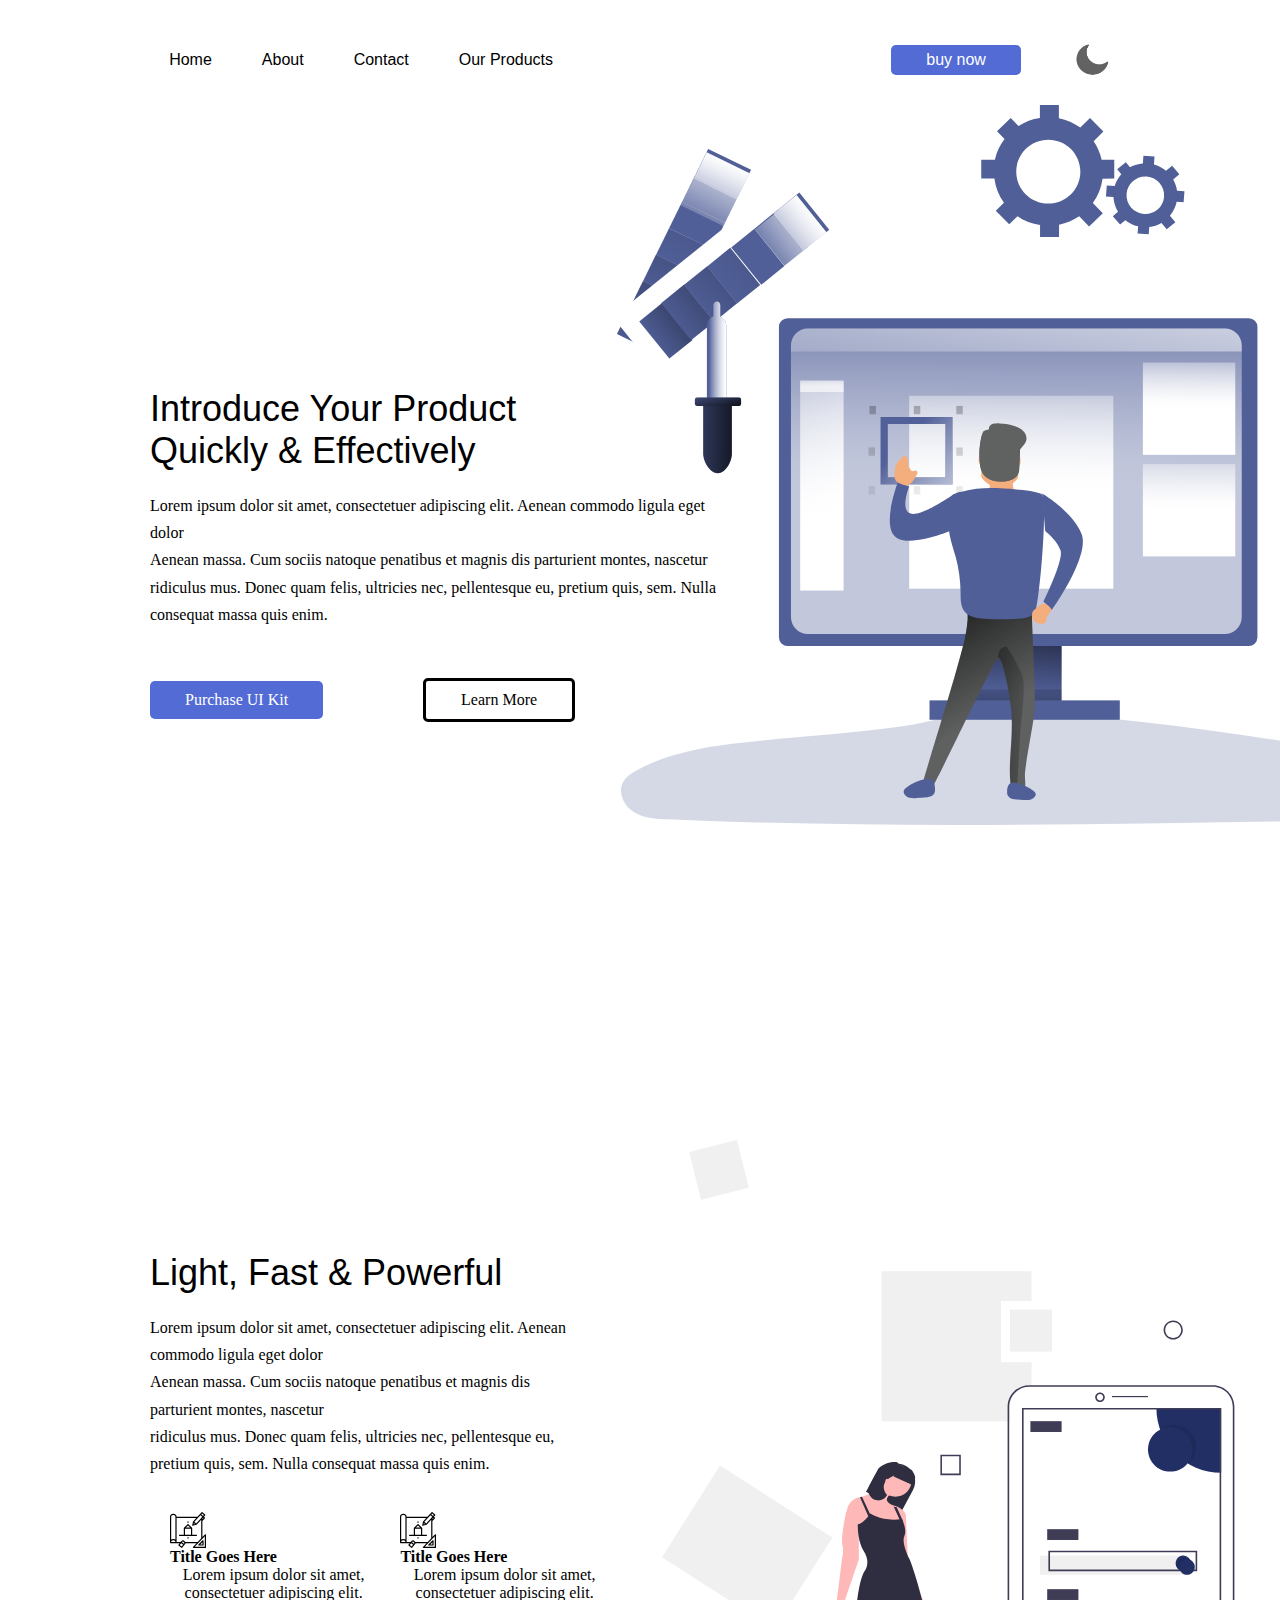
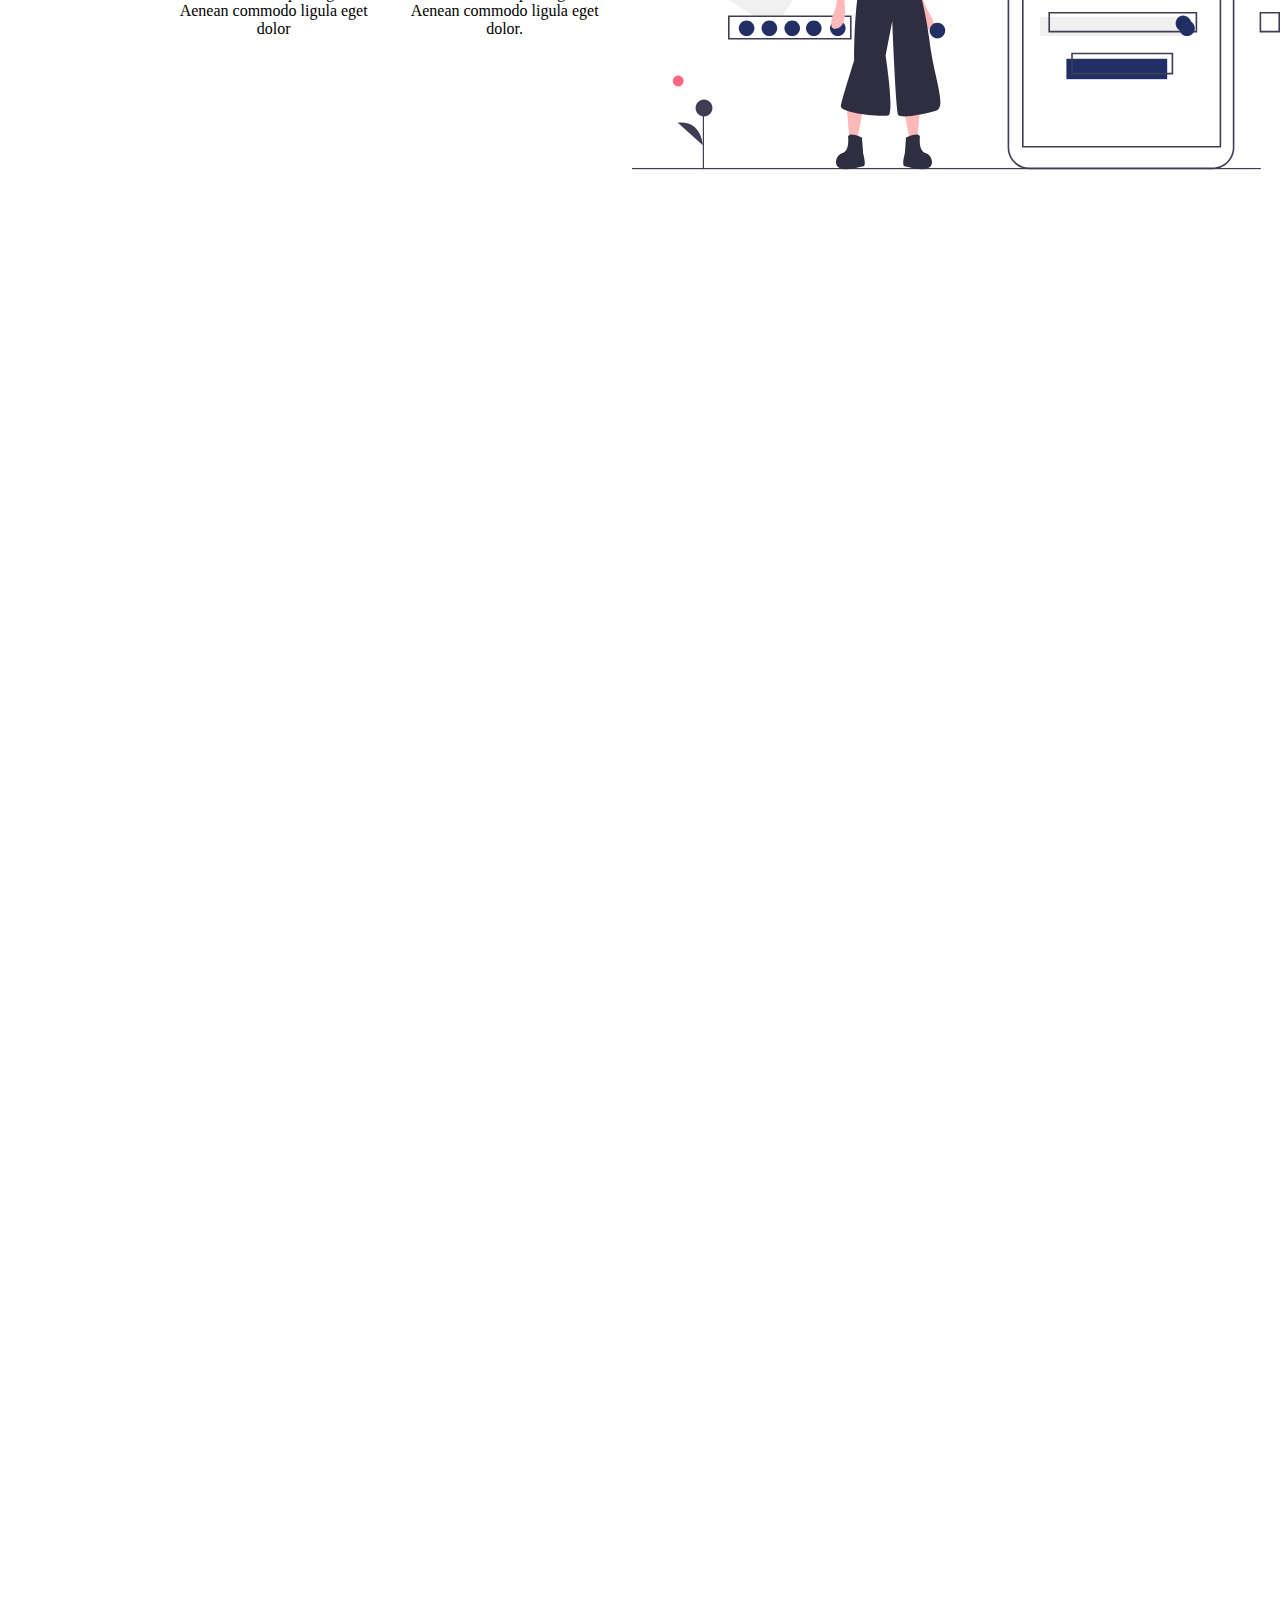
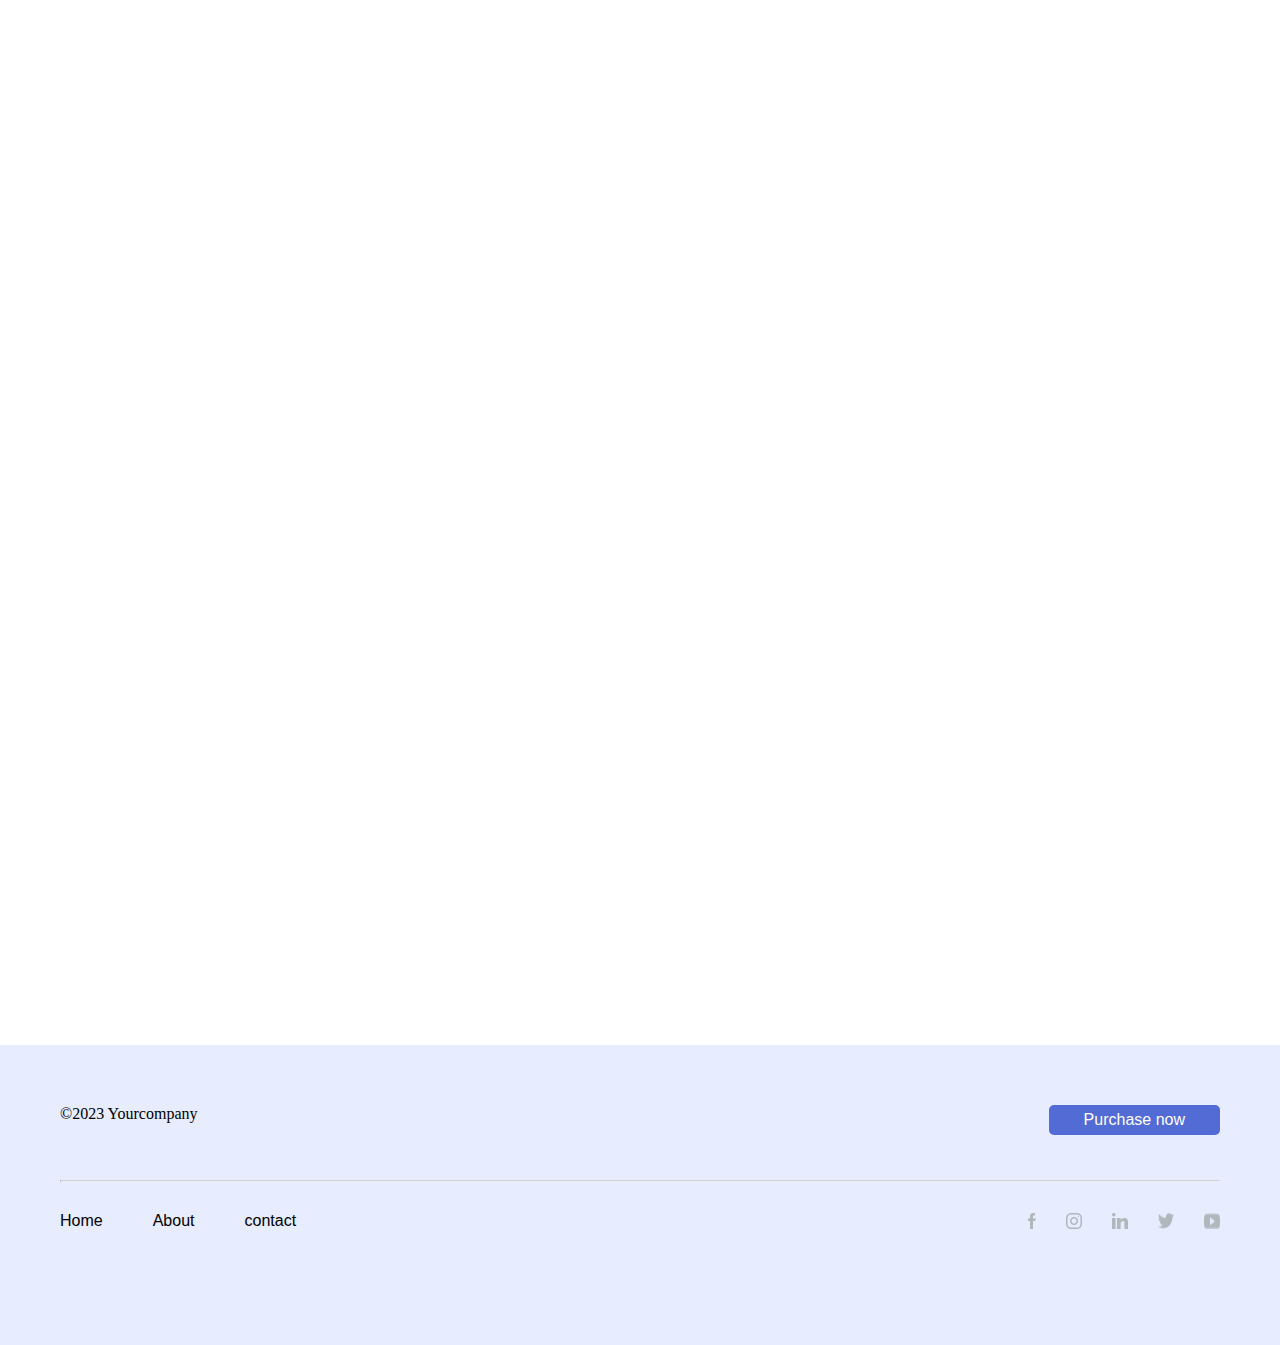
==== index.html @ 18a708e0 "first commit" ====
<head>
    <meta charset="UTF-8">
    <meta name="viewport" content="width=device-width, initial-scale=1.0">
    <link rel="stylesheet" href="style.css">
    <link href="https://unpkg.com/aos@2.3.1/dist/aos.css" rel="stylesheet">
    <title>Document</title>
</head>
<body>
    <header>
        <nav>
            <ul>
                <li> <a href="index.html">Home</a></li>
                <li><a href="pages/about.html">About</a></li>
                <li><a href="pages/contact.html">Contact</a></li>
                <li><a href="pages/products.html">Our Products</a></li>
            </ul>
        </nav>

        <div class="header_right">
            <button>
                buy now
            </button>
            <img src="assets/Icon/moon.png" class="moon" id="moon" alt="">
        </div>

    </header>
    <section class="main_page">
        <img src="assets/main_homev2.svg" class="main_image" id="main_image" alt="">
        <div class="content_side">
            <div class="content_top">
                <h1 class="main_title">Introduce Your Product <br> Quickly & Effectively</h1>
                <p class="p_about">Lorem ipsum dolor sit amet, consectetuer adipiscing elit. Aenean commodo ligula eget dolor <br> Aenean massa. Cum sociis natoque penatibus et magnis dis parturient montes, nascetur <br> ridiculus 
                    mus. Donec quam felis, ultricies nec, pellentesque eu, pretium quis, sem. Nulla consequat massa quis enim.</p>
            </div>
            <div class="btns">
                <div class="btn1">Purchase UI Kit</div>
                <div class="btn2">Learn More  </div>
            </div>
        </div>

    </section>
    <section class="main_page2">
        <div class="content_side">
            <div class="content_top">
                <h1 class="main_title">Light, Fast & Powerful</h1>
                <p class="p_about">Lorem ipsum dolor sit amet, consectetuer adipiscing elit. Aenean commodo ligula eget dolor <br> Aenean massa. Cum sociis natoque penatibus et magnis dis parturient montes, nascetur <br> ridiculus 
                    mus. Donec quam felis, ultricies nec, pellentesque eu, pretium quis, sem. Nulla consequat massa quis enim.</p>
                    <div class="boxes3">
                        <div class="box3">
                            
                                <img class="icon"  src="assets/Icon.svg" alt="">
                                <h4>Title Goes Here</h4>
                            
                            <p>Lorem ipsum dolor sit amet, consectetuer adipiscing elit. Aenean commodo ligula eget dolor</p>
                        </div>
                        <div class="box3">
                           
                                <img class="icon"  src="assets/Icon.svg" alt="">
                                <h4>Title Goes Here</h4>                            
                                <p>Lorem ipsum dolor sit amet, consectetuer adipiscing elit. Aenean commodo ligula eget dolor. </p>
                        </div>
                    </div>
            </div>
            
            
        </div>
        <img src="assets/main2.svg" class="main2img" alt="">

    </section>
    <section class="second_page white-background">
        <div class="second_right" data-aos="fade-right">
            <img src="../assets/about1.svg" alt="">
        </div>
        <div class="second_left" data-aos="fade-left">
            <h1 class="main_title">Light, Fast & Powerful</h1>
        <p class="p_about">Lorem ipsum dolor sit amet, consectetuer adipiscing elit. Aenean commodo ligula eget dolor. Aenean massa. Cum sociis natoque penatibus et magnis dis parturient montes, nascetur ridiculus 
        mus. Donec quam felis, ultricies nec, pellentesque eu, pretium quis, sem. Nulla consequat massa quis enim.</p>
            
        </div>
            
        </section>
        <section class="second_page white-background">
            <div class="second_right"  data-aos="fade-right">
                <img src="../assets/about3.svg" alt="">
            </div>
            <div class="second_left"  data-aos="fade-left">
                <h1 class="main_title">Light, Fast & Powerful</h1>
            <p class="p_about">Lorem ipsum dolor sit amet, consectetuer adipiscing elit. Aenean commodo ligula eget dolor. Aenean massa. Cum sociis natoque penatibus et magnis dis parturient montes, nascetur ridiculus 
            mus. Donec quam felis, ultricies nec, pellentesque eu, pretium quis, sem. Nulla consequat massa quis enim.</p>
                
            </div>
                
            </section>
            <section class="rectangle_page" data-aos="fade-up"  data-aos-duration="3000">
                <h1>A Price To Suit Everyone</h1>
                <p>Lorem ipsum dolor sit amet, consectetuer adipiscing elit. Aenean commodo ligula <br> eget dolor. Aenean massa. Cum sociis natoque penatibus et magnis dis parturient <br> montes, nascetur ridiculus </p>
                <h1> $40</h1>
                <p>UI Design Kit</p>
                <p>See, One price. Simple.</p>
                <button>Purchase Now</button>

            </section>
    <footer>
        <div class="footer_top">
            <p>©2023 Yourcompany</p>
        <button>Purchase now</button>
        </div>
        <div>
            <hr class="solid">
        </div>
        <div class="footer_bottom">
            <div class="footer_nav">
                <nav>
                    <ul>
                        <li>Home</li>
                        <li>About</li>
                        <li>contact</li>
                    </ul>
                </nav>
                
            </div>
            <div class="social_media">
                <img src="assets/Icon/facebook.png" alt="">
                <img src="assets/Icon/instagram.png" alt="">
                <img src="assets/Icon/linkedin.png" alt="">
                <img src="assets/Icon/twitter.png" alt="">
                <img src="assets/Icon/youtube.png" alt="">
            </div>
        </div>
    </footer>
    
</body>     
<script>
    function loadHTML(id, file) {
        fetch(file)
            .then(response => response.text())
            .then(data => document.getElementById(id).innerHTML = data)
            .catch(error => console.error('Error loading file:', error));
    }


    loadHTML('about', 'pages/about.html');

    
     
</script>
<script src="https://unpkg.com/aos@2.3.1/dist/aos.js"></script>
<script>
    AOS.init();
  </script>

  <script>
   const icon = document.getElementById("moon");
const icons = document.querySelectorAll(".icon");

icon.onclick = function() {
    document.body.classList.toggle("dark_theme");
    
    if (document.body.classList.contains("dark_theme")) {
        icon.src = "assets/Icon/sun.png"; 
        icons.forEach((icon) => {
            icon.src = "assets/Icon_light.svg"; 
        });
    } else {
        icon.src = "assets/Icon/moon.png"; 
        icons.forEach((icon) => {
            icon.src = "assets/Icon.svg"; 
        });
    }
};
  </script>
</html>
---- style.css ----
:root{
  --primarycolor : white;
  --secondarycolor : black ;
  --optionalcolor : #526BD5;
  --thirthcolor : #F7F7F7;
  --footercolor : #E7ECFF ;
  --hovercolor : #FF8C00 ;
  --spancolor : #505F98 ;
  --transparent : transparent;
}


.dark_theme{
  --primarycolor : black;
  --secondarycolor :white ;
  --footercolor : #1A1A1B;
  --thirthcolor : #353437
}

h1,h1,h3,h4,h5,h6,p{
  color: var(--secondarycolor);
}

*{
    margin: 0;
    padding: 0;
}
body{
  background-color: var(--primarycolor);
}
html{
    scroll-behavior: smooth;
    overflow-x: hidden;

}

header {
    padding-top: 15px;
    position: relative;
    display: flex;
    z-index: 1;
    justify-content: space-around;
    align-items: center;
    height: 10%;
    background-color: var(--primarycolor);

}

nav ul {
    list-style-type: none;
    display: flex;
    gap: 50px; 
   
}

nav li {
    font-size: 18px;
    font-family: 'Roboto', sans-serif;
    font-size: 16px;
    font-weight: 400;
    text-decoration: none;
    
    
}
a{
    text-decoration: none;
    color: var(--secondarycolor);
}

a:hover{
  color: #526BD5;
}

button {
    background-color: var(--optionalcolor);
    color: white;
    border: none;
    padding: 6px 35px;
    font-size: 16px;
    cursor: pointer;
    border-radius: 5px;
}

.moon{
  width: 40px;
  height: 40px;
  cursor: pointer;
  z-index: 10;
  
}

.header_right{
  display: flex;
  align-items: center;
  gap: 50px;
}



.about{
    display: flex;
    justify-content: space-around;
    align-items: center;
    height: 100vh;
    padding: 0 80px;
}
.second_page{
    display: flex;
    justify-content: space-around;
    align-items: center;
    height: 80vh;
    padding: 0 80px;
    background-color: var(--thirthcolor);
}
.tirth_page{
    height: 100vh;
    display: flex;
    justify-content: space-between;
    align-items: center;
}

.right_section{
    width: 50%;
    display: flex;
    justify-content: center; 
    align-items: center;
}

.main_pic {
    width:  70%;
    height: auto ;
    object-fit: cover;
}
.left_section{
    width: 50%;
    display: flex;
    flex-direction: column;
    justify-content: space-evenly;
    align-items: flex-start;
    margin: 100px;
      
}
.main_title{
    margin-bottom: 20px;
    font-family: 'AG Medium 36', sans-serif;
    font-weight: normal;
    font-size: 36px; 
}
p{
    font-size: 16px;
    text-align: start;
    max-width: 90%;
}

.p_about{
    line-height: 1.7;
    font-size: 16px;
    text-align: start;
    max-width: 90%;
}
 .row{
  display: flex;
  justify-content: flex-start;
  align-items: center;
  gap: 10px;

 }

 .box{
    margin-top: 20px;
 }

 .boxes{
    display: grid;
    grid-template-columns: repeat(2,1fr);
    grid-template-rows: repeat(2,1fr);
    gap: 15px;

 }

 .second_left{
    max-width: 40%;
 }
 .second_right{
    max-width: 60%;
 }
 

.title_about{
    margin-bottom: 30px;
 }

 .image_section{
    width: 35%;
    height: 100%;
 }

 .about2_image{
    height: 100%;
    width: 100%;
 }

 .content_section{
    width: 65%;
    height: 100%;
    display: flex;
    align-items: flex-start;
    margin: 70px;
    justify-content: center;
    flex-direction: column;
   
 }
 
 .boxes2{
    padding-top: 35px;
    padding-left: 20px;
    padding-bottom: 20px;
    display: flex;
    justify-items: flex-start;
    flex-wrap: wrap;
 }
 .about2_title{
    margin-bottom: 20px;
    font-family: 'AG Medium 36', sans-serif;
    font-weight: normal;
    font-size: 34px;
 }


 footer{
    height:20vh;
    background-color: var(--footercolor);
    display: flex;
    flex-direction: column;
    padding: 60px;
    
 }

 .footer_top{
    display: flex;
    justify-content: space-between;
    align-items: flex-start;
 }


 hr.solid {
    margin-top: 45px;
    border-top: 1px solid  #CDD1D4;
  }

  .footer_bottom{
    margin-top: 30px;
    display: flex;
    justify-content: space-between;
    align-items: center;
  }

  .social_media{
    display: flex;
    gap: 30px;
  }

.main_page{
  background-color: var(--primarycolor);
    height: 100vh;
    width: 100%;
    display: flex;
    justify-content: space-between;
    overflow: hidden;
}

.main_image{
    z-index: 0;
    height: 80vh;
    width: 100%;
    position: absolute;
    left: 0;
   
    margin-left: 250px;
       
}

.content_side{
    z-index: 3;
    max-width: 50%;
    display: flex;
    flex-direction: column;
    justify-content: center;
    align-items: flex-start;
    gap: 50px;
    padding-left: 150px;
}

.btn2{
margin-left: 100px;
padding: 10px 35px;
border: solide var(--secondarycolor) 2px;
border: solid; 
border-radius: 5px; 
cursor: pointer; 
text-align: center; 
transition: background-color 0.3s, transform 0.1s; 
}

.btn1{
    padding: 10px 35px;
    border-radius: 5px;
    color: white;
    font-weight:normal;
    cursor: pointer; 
    text-align: center; 
    background-color: var(--optionalcolor);
}

.btns{
    display: flex;
    align-items: center;
}

.main_page2{
  background-color: var(--primarycolor);
    height: 100vh;
    width: 100%;
    display: flex;
    justify-content: space-between;
    align-items: center;
    overflow: hidden;
}


.main2img{
    height: 70vh;
    width: 100%;
}
 

.boxes3{
    padding-top: 35px;
    padding-left: 20px;
    padding-bottom: 20px;
    display: flex;
    justify-items: flex-start;
    align-items: flex-start;
 }

 .rectangle_page {
    background-color: var(--primarycolor);
    height: 100vh;
    width: 100%;
    background-image: url(assets/bg-curve.png);
    display: flex;
    flex-direction: column;
    justify-content: center;
    align-items: center;
    gap: 40px;
    overflow: hidden;
}

.rectangle_page , p{
    text-align: center;
    
}

.rectangle_page , h1{
    font-family: 'AG Medium 36', sans-serif;
    font-weight: normal;
    font-size: 36px;
    
}

.white-background {
    background-color: var(--primarycolor) !important; 
}

.contact_us{
    height: 100%;
    width: 100%;
    display: flex;
    justify-content: space-between;
    background-color: var(--primarycolor);
    
}
.contact_left{
    flex: 1.4;
    display: flex;
    flex-direction: column;
    justify-content: center;
}
.contact_right{
    flex: 0.6;
   
    
}

.contact_right img{
    height: 100vh;
    width: auto;

    
}
.contact-container {
    display: flex;
    flex-direction: column;
    gap: 10px;
  }
  
  .form-group {
    display: flex;
    flex-direction: column;
    align-items: center;
    margin-bottom: 15px;
  }
  
  .form-group-inline {
    display: flex;
    justify-content: space-between;
    gap: 20px;
  }
  
  .form-group-inline .form-group {
    flex: 1;
  }
  
  .form-input,
  .form-textarea {
    width: 70%;
    padding: 15px;
    background-color: var(--primarycolor);
    border: 1px solid #ccc;
    border-radius: 20px;
    font-size: 16px;
  }
  .contact_title {
  font-size: 3em;
  color: white;
  margin: 7%;
  text-align: center;
  }
  .form-submit {
    width: 25%;
    padding: 10px;
    background-color: var(--optionalcolor);
    color: white;
    border: none;
    border-radius: 20px;
    font-size: 22px;
    cursor: pointer;
    margin: 0 auto;
    padding: 16px 28px;
    text-transform: capitalize;
    display: inline-block;
    font-size: 0.9rem;
    -webkit-transition: 200ms;
    transition: 200ms;
    font-weight: 600;
  }
  input::placeholder {
    color: #888;      
    font-size: 14px;    
    opacity: 1;        
  }
  
  .form-submit:hover {
    background-color: var(--hovercolor);
  }
  
  .form-group-inline {
    display: flex;
    justify-content: space-around;
  }
  
  .form-group-inline .form-group {
    width: 48%;
  }
 .contact_us_header{
    display: flex;
    flex-direction: column;
    justify-content: center;
    align-items: start;
    padding-left: 120px;
    margin-bottom: 40px;
    gap: 30px;
 }

 .contact_us_header h1{
    font-family: 'AG Medium 36', sans-serif;
    font-weight: bold;
    font-size: 50px;
 }
 .contact_us_header p{
    text-align: start;
 }
 .contact_us_header span{
    color: var(--spancolor);
 }

.products{
  margin-top: 30px;
  height: 100vh;
  display: flex;
  flex-direction: column;
  align-items: center;
  gap: 50px;
}
.parent{
  display: grid;
  grid-template-columns: repeat(6 , 1fr);
  grid-template-rows: repeat(6 , 1fr);
  height: 80%;
  width: 80%;
  gap: 15px;

}


.grid1{
background-color: var(--thirthcolor);
grid-column: 1/3;
grid-row: 1/5;
border-radius: 20px;
}

.grid2{
  background-color: var(--thirthcolor);
  grid-column: 3/5;
  grid-row: 1/4;
  border-radius: 20px;
  display: flex;
  flex-direction: column;
  align-items: center;
  justify-content: flex-start;
  gap: 25px;
}
.grid3{
  background-color: var(--thirthcolor);
  grid-column: 5/7;
  grid-row: 1/4;
  border-radius: 20px;
  display: flex;
  flex-direction: column;
  align-items: center;
  justify-content: flex-start;
  gap: 25px;
}
.grid4{
  background-color: var(--thirthcolor);
  grid-column: 1/3;
  grid-row: 5/7;
  border-radius: 20px;
  display: flex;
  flex-direction: column;
  justify-content: center;
  align-items: center;
  gap: 25px;
  

}
.grid5{
  background-color: var(--thirthcolor);
  grid-column: 3/5;
  grid-row: 4/7;
  border-radius: 20px;
  display: flex;
  flex-direction: column;
  align-items: center;
  justify-content: flex-start;
  gap: 25px;
}
.grid6{
  background-color: var(--thirthcolor);
  grid-column: 5/7;
  grid-row: 4/7;
  border-radius: 20px;
  display: flex;
  flex-direction: column;
  align-items: center;
  justify-content: flex-start;
  gap: 25px;

}

.grid1 img
{
  width: 100%;
  height: 100%; 
  object-fit: cover;
}

.grid2 img,
.grid3 img,
.grid5 img,
.grid6 img {
  width: 60%;
  height: 60%;
  margin-top: 20px;

}
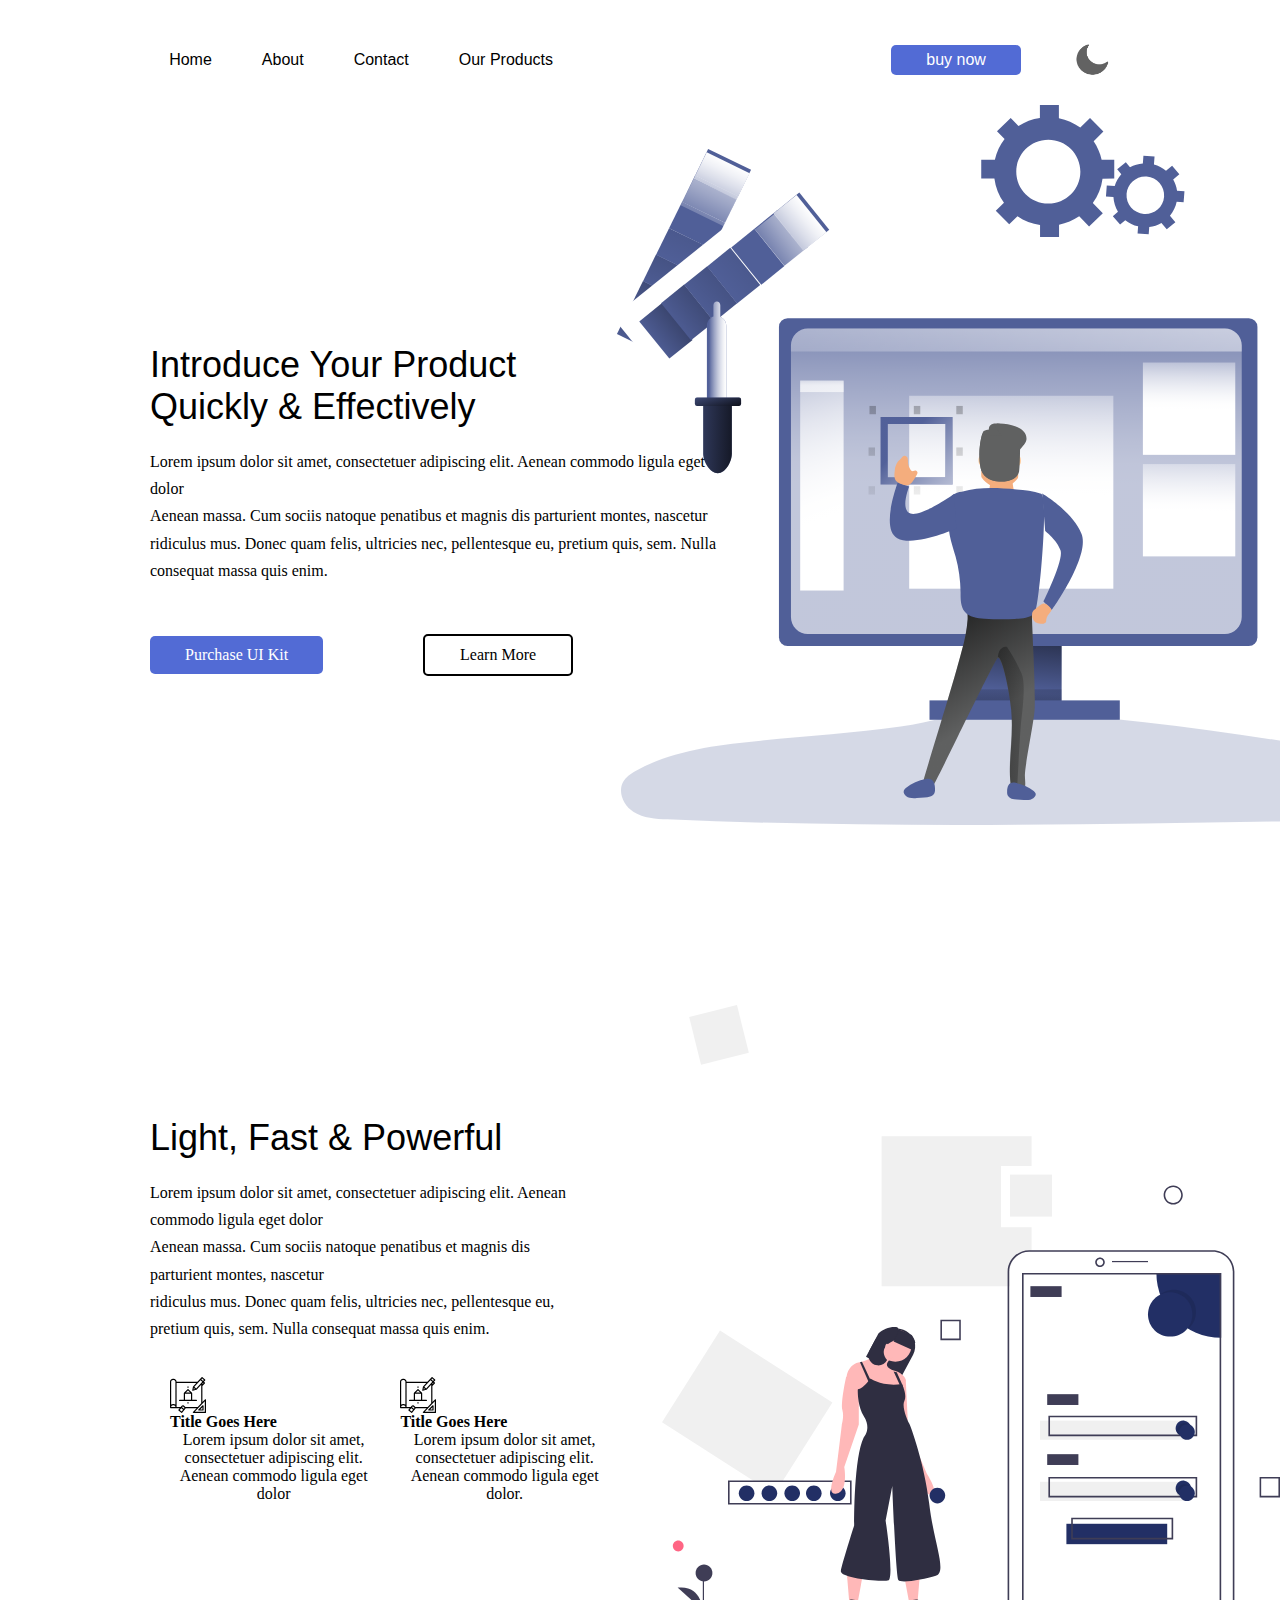
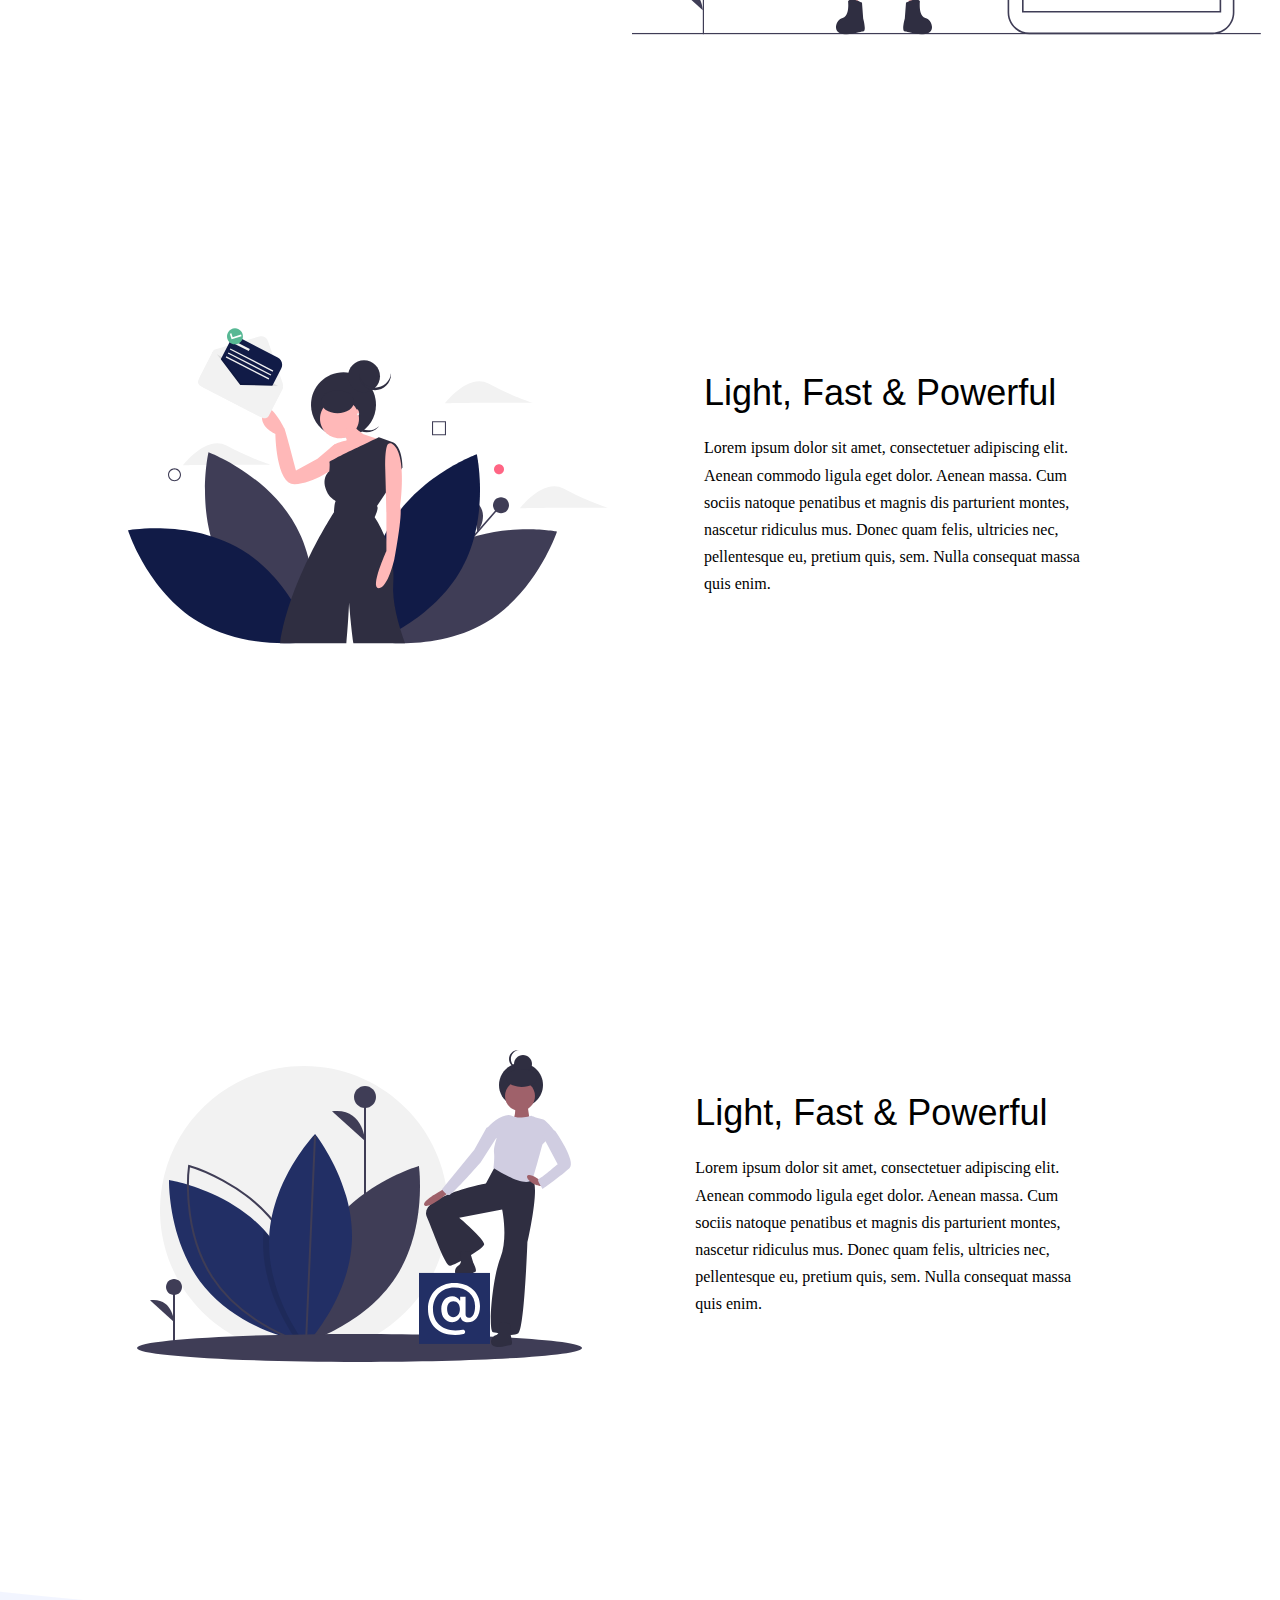
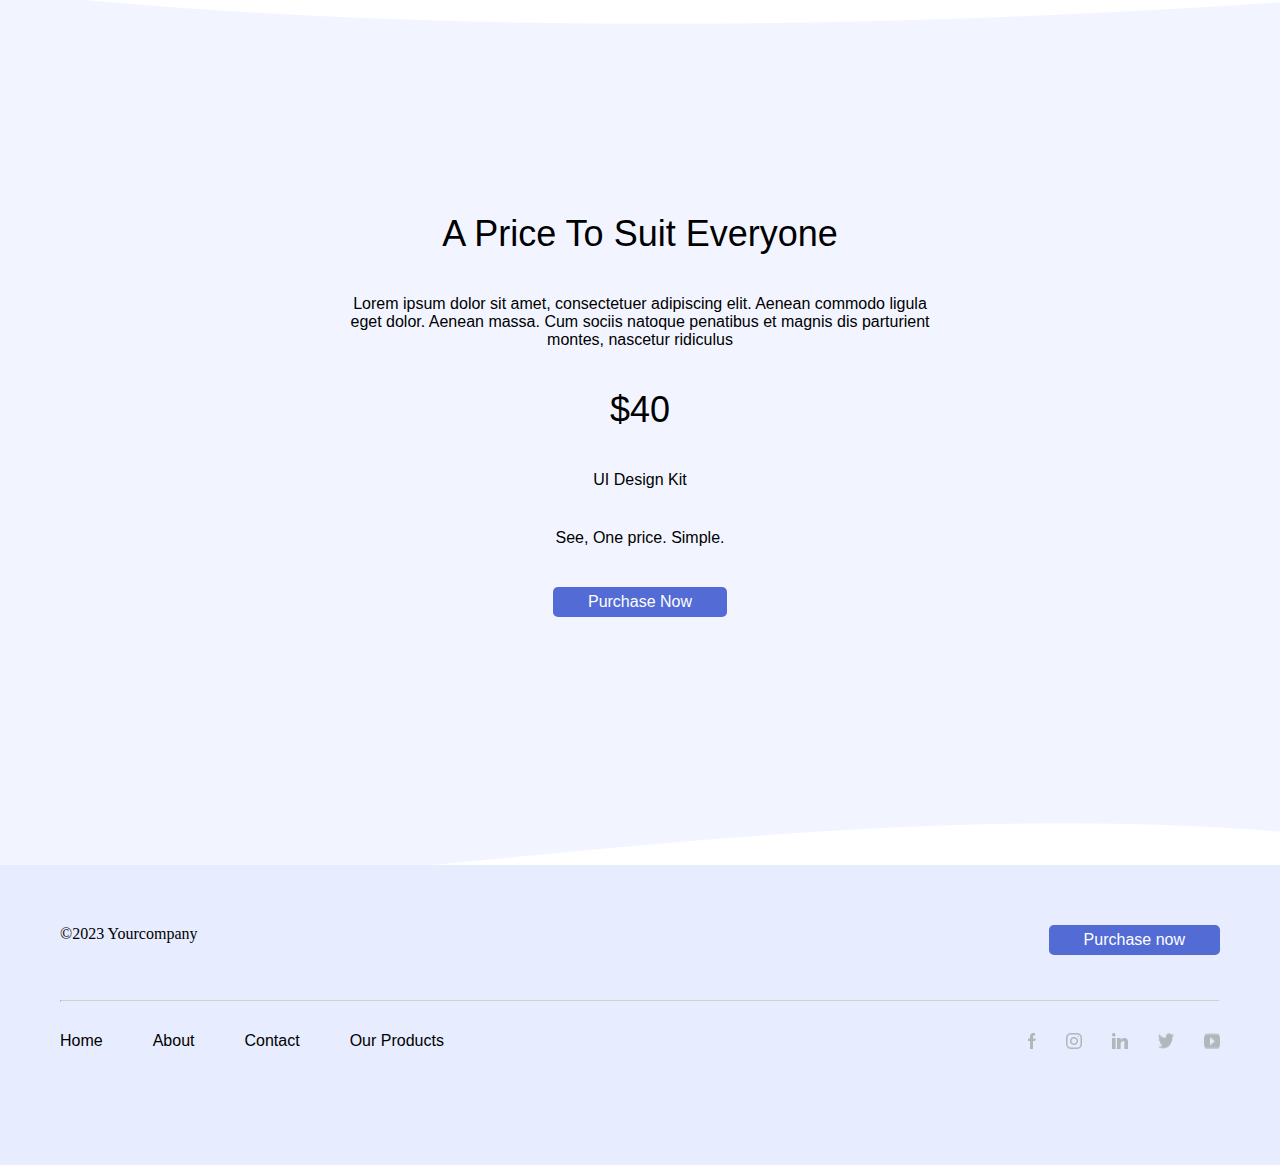
==== commit c7bf0c20: "second commit" ====
--- a/index.html
+++ b/index.html
@@ -8,19 +8,26 @@
 <body>
     <header>
         <nav>
-            <ul>
-                <li> <a href="index.html">Home</a></li>
-                <li><a href="pages/about.html">About</a></li>
-                <li><a href="pages/contact.html">Contact</a></li>
-                <li><a href="pages/products.html">Our Products</a></li>
+            <ul class="nav_menu">
+                <li class="nav_item"> <a href="index.html">Home</a></li>
+                <li class="nav_item"><a href="pages/about.html">About</a></li>
+                <li class="nav_item"><a href="pages/contact.html">Contact</a></li>
+                <li class="nav_item"><a href="pages/products.html">Our Products</a></li>
+
+                
             </ul>
         </nav>
-
+    
         <div class="header_right">
             <button>
                 buy now
             </button>
-            <img src="assets/Icon/moon.png" class="moon" id="moon" alt="">
+            <img src="../assets/Icon/moon.png" class="moon" id="moon" alt="">
+            <div class="hamburger">
+                <span class="bar"></span>
+                <span class="bar"></span>
+                <span class="bar"></span>
+            </div>
         </div>
 
     </header>
@@ -68,10 +75,10 @@
 
     </section>
     <section class="second_page white-background">
-        <div class="second_right" data-aos="fade-right">
+        <div class="second_right" >
             <img src="../assets/about1.svg" alt="">
         </div>
-        <div class="second_left" data-aos="fade-left">
+        <div class="second_left">
             <h1 class="main_title">Light, Fast & Powerful</h1>
         <p class="p_about">Lorem ipsum dolor sit amet, consectetuer adipiscing elit. Aenean commodo ligula eget dolor. Aenean massa. Cum sociis natoque penatibus et magnis dis parturient montes, nascetur ridiculus 
         mus. Donec quam felis, ultricies nec, pellentesque eu, pretium quis, sem. Nulla consequat massa quis enim.</p>
@@ -80,10 +87,10 @@
             
         </section>
         <section class="second_page white-background">
-            <div class="second_right"  data-aos="fade-right">
+            <div class="second_right" >
                 <img src="../assets/about3.svg" alt="">
             </div>
-            <div class="second_left"  data-aos="fade-left">
+            <div class="second_left" >
                 <h1 class="main_title">Light, Fast & Powerful</h1>
             <p class="p_about">Lorem ipsum dolor sit amet, consectetuer adipiscing elit. Aenean commodo ligula eget dolor. Aenean massa. Cum sociis natoque penatibus et magnis dis parturient montes, nascetur ridiculus 
             mus. Donec quam felis, ultricies nec, pellentesque eu, pretium quis, sem. Nulla consequat massa quis enim.</p>
@@ -91,7 +98,7 @@
             </div>
                 
             </section>
-            <section class="rectangle_page" data-aos="fade-up"  data-aos-duration="3000">
+            <section class="rectangle_page" >
                 <h1>A Price To Suit Everyone</h1>
                 <p>Lorem ipsum dolor sit amet, consectetuer adipiscing elit. Aenean commodo ligula <br> eget dolor. Aenean massa. Cum sociis natoque penatibus et magnis dis parturient <br> montes, nascetur ridiculus </p>
                 <h1> $40</h1>
@@ -112,9 +119,10 @@
             <div class="footer_nav">
                 <nav>
                     <ul>
-                        <li>Home</li>
-                        <li>About</li>
-                        <li>contact</li>
+                <li> <a href="index.html">Home</a></li>
+                <li><a href="pages/about.html">About</a></li>
+                <li><a href="pages/contact.html">Contact</a></li>
+                <li><a href="pages/products.html">Our Products</a></li>
                     </ul>
                 </nav>
                 
@@ -130,43 +138,5 @@
     </footer>
     
 </body>     
-<script>
-    function loadHTML(id, file) {
-        fetch(file)
-            .then(response => response.text())
-            .then(data => document.getElementById(id).innerHTML = data)
-            .catch(error => console.error('Error loading file:', error));
-    }
-
-
-    loadHTML('about', 'pages/about.html');
-
-    
-     
-</script>
-<script src="https://unpkg.com/aos@2.3.1/dist/aos.js"></script>
-<script>
-    AOS.init();
-  </script>
-
-  <script>
-   const icon = document.getElementById("moon");
-const icons = document.querySelectorAll(".icon");
-
-icon.onclick = function() {
-    document.body.classList.toggle("dark_theme");
-    
-    if (document.body.classList.contains("dark_theme")) {
-        icon.src = "assets/Icon/sun.png"; 
-        icons.forEach((icon) => {
-            icon.src = "assets/Icon_light.svg"; 
-        });
-    } else {
-        icon.src = "assets/Icon/moon.png"; 
-        icons.forEach((icon) => {
-            icon.src = "assets/Icon.svg"; 
-        });
-    }
-};
-  </script>
+<script src="../script.js"></script>
 </html>--- a/style.css
+++ b/style.css
@@ -46,6 +46,23 @@
 
 }
 
+.hamburger{
+  display: none;
+  cursor: pointer;
+}
+.bar{
+  display: block;
+  width: 25px;
+  height: 3px;
+  margin: 5px auto;
+  background-color: black;
+  -webkit-transition: all 0.3s ease-in-out ;
+  transition: all 0.3s ease-in-out ;
+}
+.bar_color{
+  background-color: white !important;
+}
+
 nav ul {
     list-style-type: none;
     display: flex;
@@ -98,10 +115,11 @@
 
 
 .about{
-    display: flex;
-    justify-content: space-around;
-    align-items: center;
-    height: 100vh;
+    display: grid;
+    grid-template-columns: repeat(2,1fr);
+    height: 90vh;
+    width: 80%;
+    margin-left: 100px;
     padding: 0 80px;
 }
 .second_page{
@@ -120,7 +138,8 @@
 }
 
 .right_section{
-    width: 50%;
+  grid-column: 2/3;
+
     display: flex;
     justify-content: center; 
     align-items: center;
@@ -132,12 +151,13 @@
     object-fit: cover;
 }
 .left_section{
-    width: 50%;
+    grid-column: 1/2;
     display: flex;
     flex-direction: column;
-    justify-content: space-evenly;
+    justify-content: center;
     align-items: flex-start;
-    margin: 100px;
+    gap: 30px;
+
       
 }
 .main_title{
@@ -236,6 +256,7 @@
     
  }
 
+
  .footer_top{
     display: flex;
     justify-content: space-between;
@@ -259,10 +280,11 @@
     display: flex;
     gap: 30px;
   }
+ 
 
 .main_page{
   background-color: var(--primarycolor);
-    height: 100vh;
+    height: 90vh;
     width: 100%;
     display: flex;
     justify-content: space-between;
@@ -294,8 +316,10 @@
 .btn2{
 margin-left: 100px;
 padding: 10px 35px;
-border: solide var(--secondarycolor) 2px;
+color: var(--secondarycolor);
 border: solid; 
+border-color: var(--secondarycolor);
+border-width: 2px;
 border-radius: 5px; 
 cursor: pointer; 
 text-align: center; 
@@ -319,7 +343,7 @@
 
 .main_page2{
   background-color: var(--primarycolor);
-    height: 100vh;
+    height: 90vh;
     width: 100%;
     display: flex;
     justify-content: space-between;
@@ -375,25 +399,30 @@
 .contact_us{
     height: 100%;
     width: 100%;
-    display: flex;
+    display: grid;
+    grid-template-columns: repeat(2,1fr);
+    grid-template-rows: repeat(2,1fr);
     justify-content: space-between;
     background-color: var(--primarycolor);
     
 }
 .contact_left{
-    flex: 1.4;
+    grid-column: 1/2;
     display: flex;
     flex-direction: column;
     justify-content: center;
 }
 .contact_right{
-    flex: 0.6;
+  grid-column: 2/3;
+  display: flex;
+  align-items: center;
+  justify-content: center;
    
     
 }
 
 .contact_right img{
-    height: 100vh;
+    height: 90vh;
     width: auto;
 
     
@@ -496,7 +525,6 @@
 
 .products{
   margin-top: 30px;
-  height: 100vh;
   display: flex;
   flex-direction: column;
   align-items: center;
@@ -504,79 +532,68 @@
 }
 .parent{
   display: grid;
+  height: 100vh;
   grid-template-columns: repeat(6 , 1fr);
   grid-template-rows: repeat(6 , 1fr);
   height: 80%;
   width: 80%;
   gap: 15px;
-
-}
-
-
-.grid1{
-background-color: var(--thirthcolor);
-grid-column: 1/3;
-grid-row: 1/5;
-border-radius: 20px;
-}
-
-.grid2{
+  padding-bottom: 50px;
+
+}
+
+
+.grid1, .grid2, .grid3, .grid4, .grid5, .grid6 {
   background-color: var(--thirthcolor);
-  grid-column: 3/5;
-  grid-row: 1/4;
   border-radius: 20px;
   display: flex;
   flex-direction: column;
   align-items: center;
+  gap: 25px;
+  transition: transform 0.2s ease; 
+}
+.grid1:hover, .grid2:hover, .grid3:hover, .grid4:hover, .grid5:hover, .grid6:hover {
+  transform: scale(1.01); 
+  background-color: #f4f3f3; 
+}
+
+.hover_dark:hover{
+  background-color: rgb(97, 96, 96) !important;
+}
+
+.grid1 {
+  grid-column: 1/3;
+  grid-row: 1/5;
+}
+
+.grid2 {
+  grid-column: 3/5;
+  grid-row: 1/4;
   justify-content: flex-start;
-  gap: 25px;
-}
-.grid3{
-  background-color: var(--thirthcolor);
+}
+
+.grid3 {
   grid-column: 5/7;
   grid-row: 1/4;
-  border-radius: 20px;
-  display: flex;
-  flex-direction: column;
-  align-items: center;
   justify-content: flex-start;
-  gap: 25px;
-}
-.grid4{
-  background-color: var(--thirthcolor);
+}
+
+.grid4 {
   grid-column: 1/3;
   grid-row: 5/7;
-  border-radius: 20px;
-  display: flex;
-  flex-direction: column;
   justify-content: center;
-  align-items: center;
-  gap: 25px;
-  
-
-}
-.grid5{
-  background-color: var(--thirthcolor);
+}
+
+.grid5 {
   grid-column: 3/5;
   grid-row: 4/7;
-  border-radius: 20px;
-  display: flex;
-  flex-direction: column;
-  align-items: center;
   justify-content: flex-start;
-  gap: 25px;
-}
-.grid6{
-  background-color: var(--thirthcolor);
+}
+
+.grid6 {
   grid-column: 5/7;
   grid-row: 4/7;
-  border-radius: 20px;
-  display: flex;
-  flex-direction: column;
-  align-items: center;
   justify-content: flex-start;
-  gap: 25px;
-
 }
 
 .grid1 img
@@ -596,6 +613,203 @@
 
 }
 
+
+/* Media Queries for Responsiveness */
+@media (max-width: 1300px) {
+  .parent {
+    height: auto;
+    grid-template-columns: repeat(4, 1fr);
+    grid-template-rows: repeat(9, 1fr);
+    padding-bottom: 50px;
+  }
+
+  .grid1 {
+    grid-column: 1 / 3;
+    grid-row: 1 / 4;
+    display: flex;
+    align-items: center;
+    justify-content: center;
+    
+  }
+
+  .grid2{
+    grid-column: 3 / 5;
+    grid-row: 1 / 4;
+    display: flex;
+    align-items: center;
+    justify-content: center;
+  }
+  .grid3{
+    grid-column: 1 / 3;
+    grid-row: 4 / 7;
+    display: flex;
+    align-items: center;
+    justify-content: center;
+  }
+  .grid4{
+    grid-column: 3 / 5;
+    grid-row: 4 / 7;
+    display: flex;
+    align-items: center;
+    justify-content: center;
+  }
+  .grid5{
+    grid-column: 1 / 3;
+    grid-row: 7 / 10;
+    display: flex;
+    align-items: center;
+    justify-content: center;
+  }
+  .grid6{
+    grid-column: 3 / 5;
+    grid-row: 7 / 10;
+    display: flex;
+    align-items: center;
+    justify-content: center;
+  }
+
+
+  .grid1 img
+{
+  width: 50%;
+  height: auto; 
+  object-fit: fill;
+  
+}
+
+
+
+.grid2 img,
+.grid3 img,
+.grid5 img,
+.grid6 img {
+  width: 30%;
+  height:auto;
+  margin-top: 5px;
+object-fit: cover;
+}
+
+
+.contact_us{
+  grid-template-columns: 1fr;
+  grid-template-rows: 1fr;
+}
+.contact_left{
+  display: flex;
+  flex-direction: column;
+  justify-content: center;
+  grid-column: 1/2;
+  grid-row: 1/2
+}
+.contact_right{
+  display: none;
+}
+
+.contact_us_header{
+  padding-right: 100px;
+  display: flex;
+  flex-direction: column;
+  align-items: center;
+ 
+}
+
+}
+
+@media (max-width: 800px) {
+  .parent {
+    height: auto;
+    grid-template-columns: repeat(2, 1fr);
+    grid-template-rows: repeat(12, 1fr);
+    padding-bottom: 50px;
+    padding-top: 20px;
+  }
+
+  .grid1{
+    grid-column: 1/3;
+    grid-row: 1/3;
+    display: flex;
+    align-items: center;
+    justify-content: center;
+  }
+  .grid2{
+    grid-column: 1/3;
+    grid-row: 3/5;
+    display: flex;
+    align-items: center;
+    justify-content: center;
+  }
+  .grid3{
+    grid-column: 1/3;
+    grid-row: 5/7;
+    display: flex;
+    align-items: center;
+    justify-content: center;
+  }
+  .grid4{
+    grid-column: 1/3;
+    grid-row: 7/9;
+    display: flex;
+    align-items: center;
+    justify-content: center;
+  }
+  .grid5{
+    grid-column: 1/3;
+    grid-row: 9/11;
+    display: flex;
+    align-items: center;
+    justify-content: center;
+  }
+  .grid6{
+    grid-column: 1/3;
+    grid-row: 11/13;
+    display: flex;
+    align-items: center;
+    justify-content: center;
+  }
+  .hamburger{
+    display: block;
+  }
+  .hamburger.active .bar:nth-child(2){
+    opacity: 0;
+  }
+  .hamburger.active .bar:nth-child(1){
+    transform: translateY(8px) rotate(45deg);
+  }
+  .hamburger.active .bar:nth-child(3){
+    transform: translateY(-8px) rotate(-45deg);
+  }
+  .nav_menu{
+    position: absolute;
+    left: -100%;
+    top: 70px;
+    gap: 0;
+    flex-direction: row;
+    justify-content: center;
+    gap: 50px;
+    width: 100%;
+    text-align: center;
+    transition: 0.3s;
+  } 
+  .nav_item{
+    margin: 16px 0;
+  }
+ 
+  .nav_menu.active{
+    left: 0;
+  }
+
+
+  .footer_nav{
+    display: none
+  }
+  .social_media{
+    width: 100%;
+    display: flex;
+    justify-content: center;
+  }
+}
+
+
   
   
  
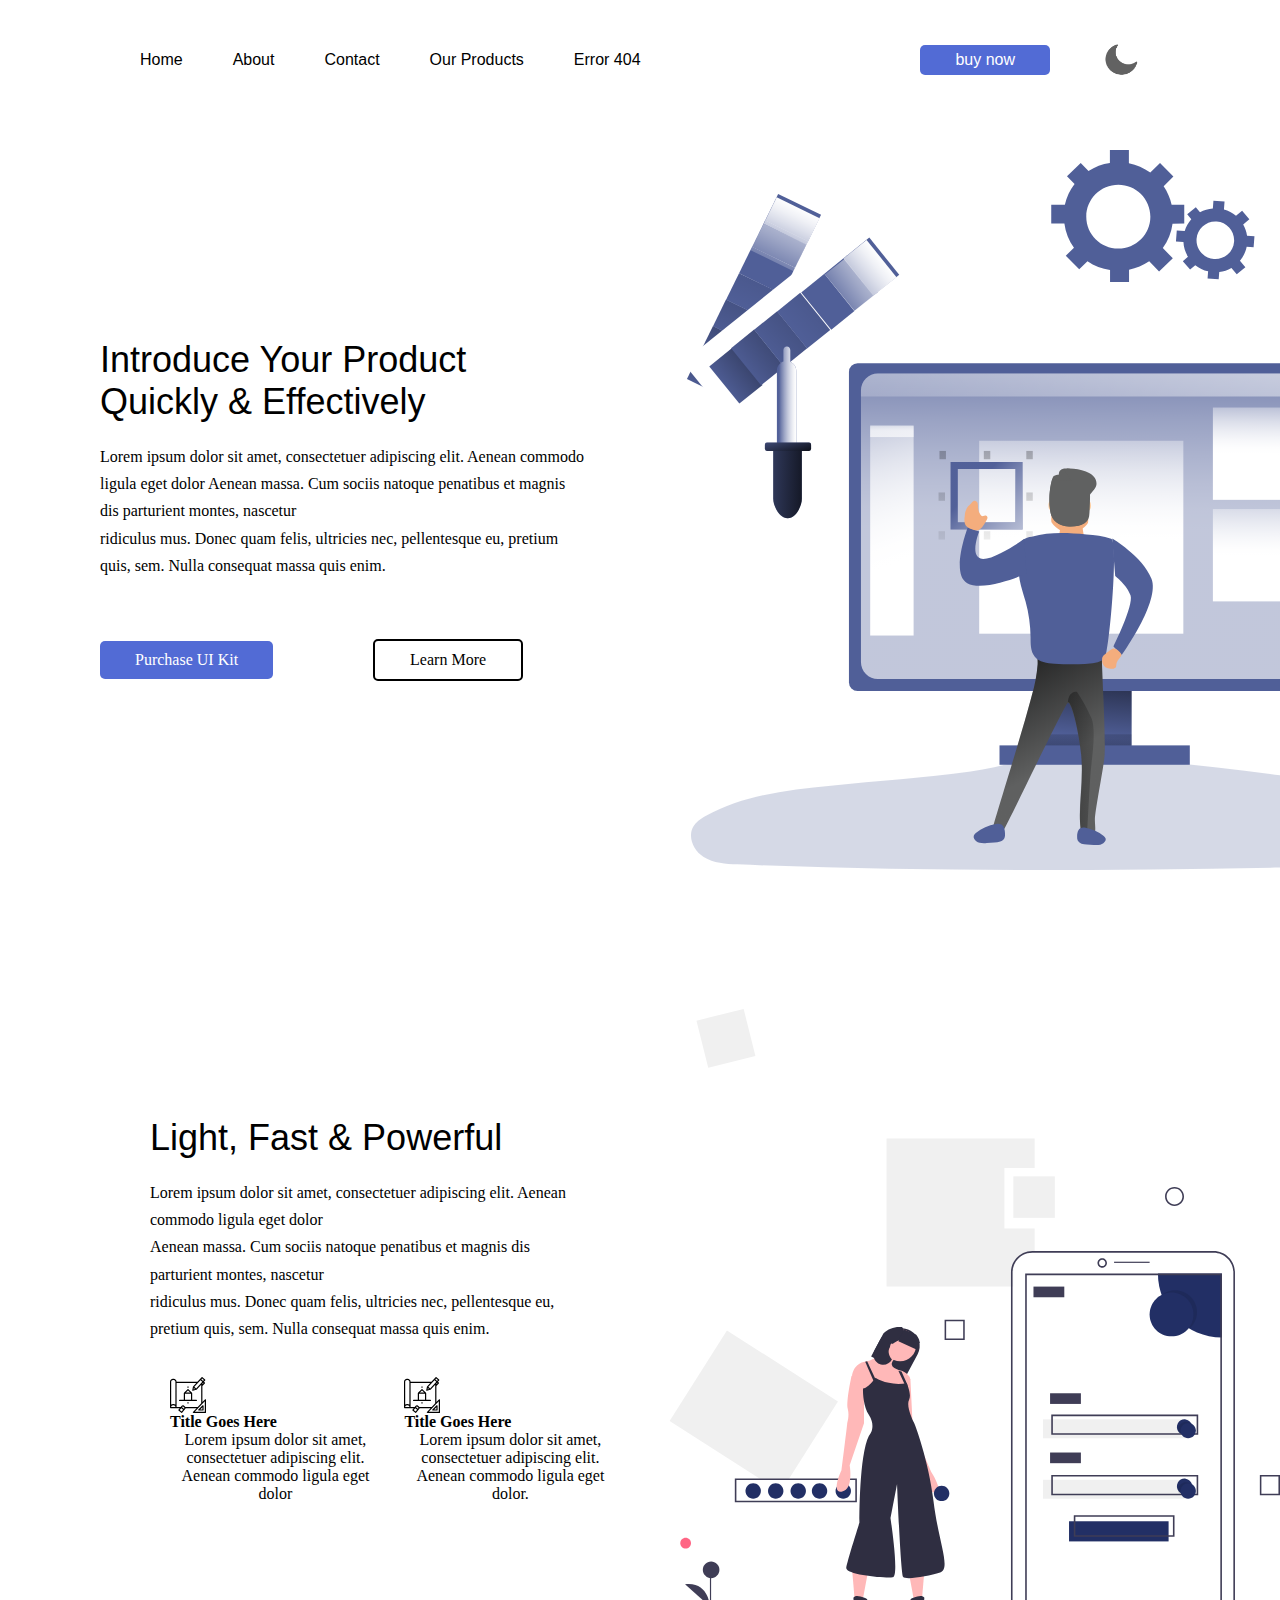
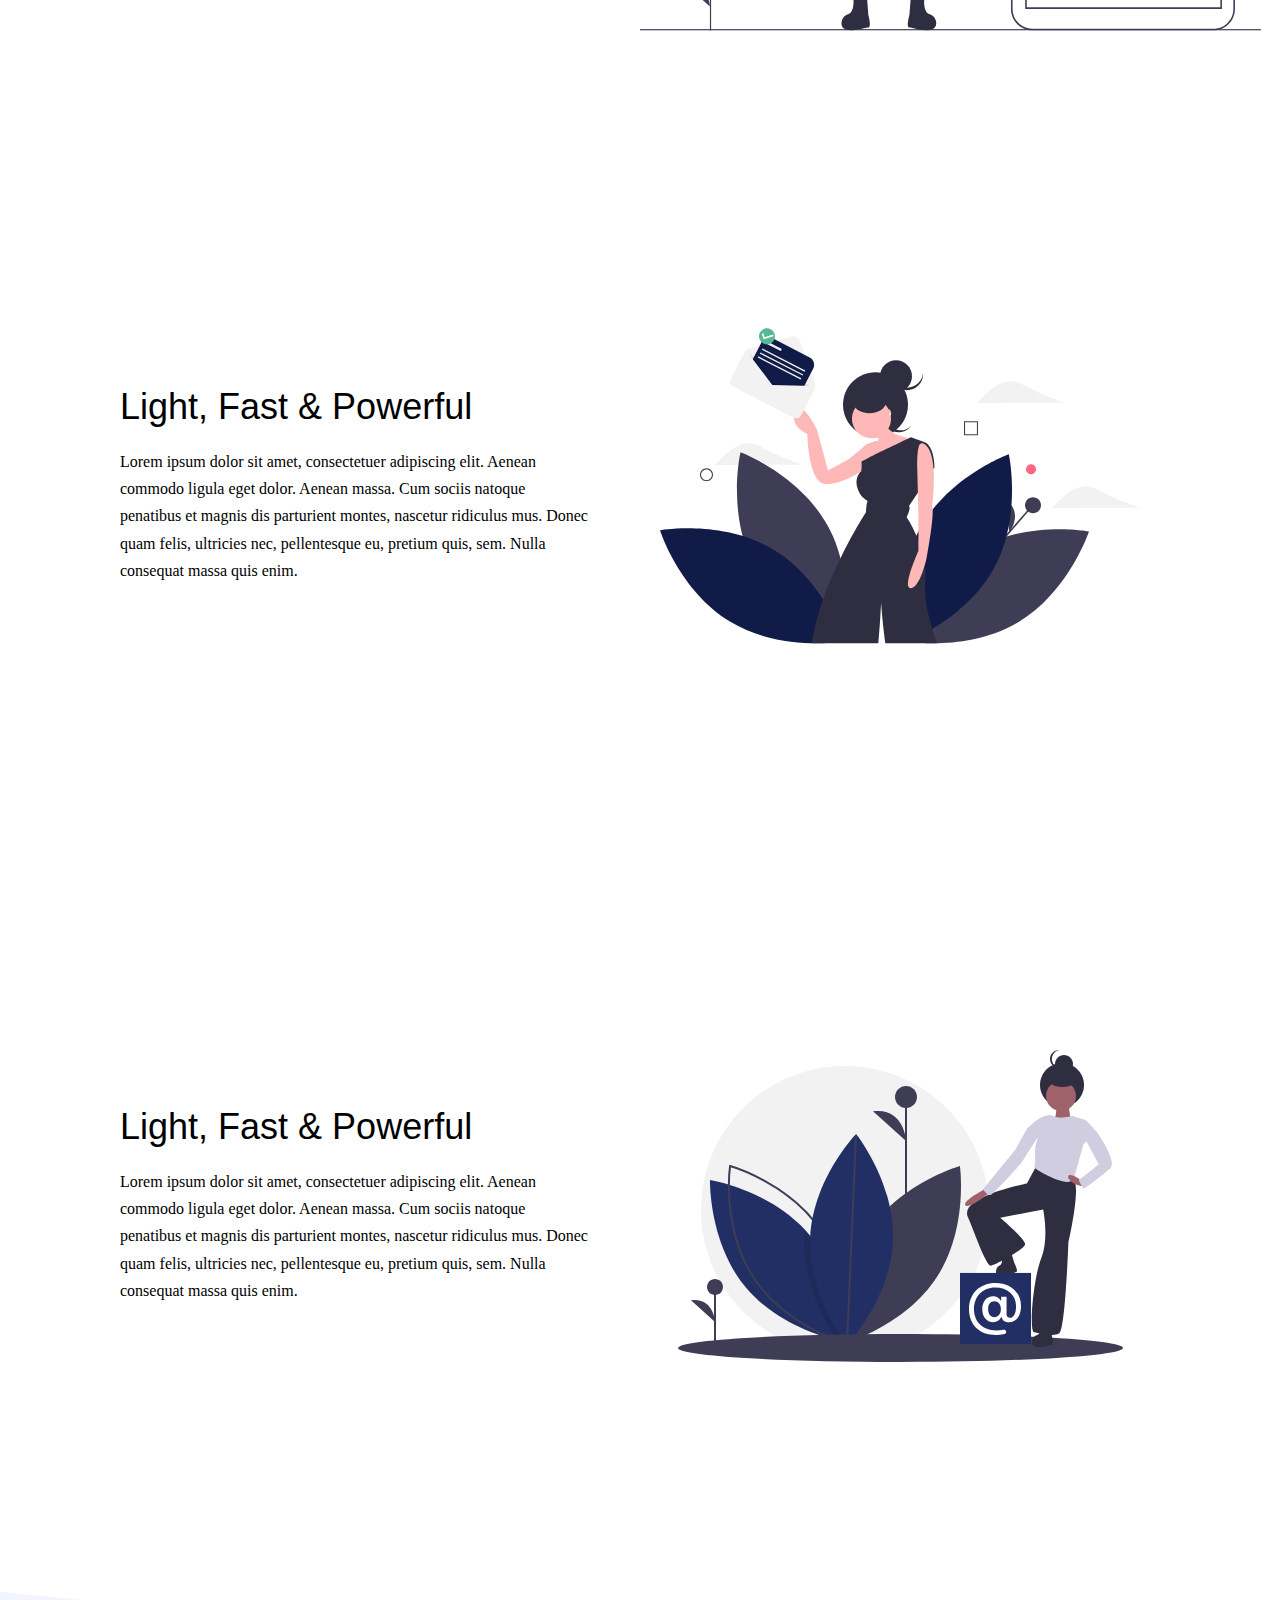
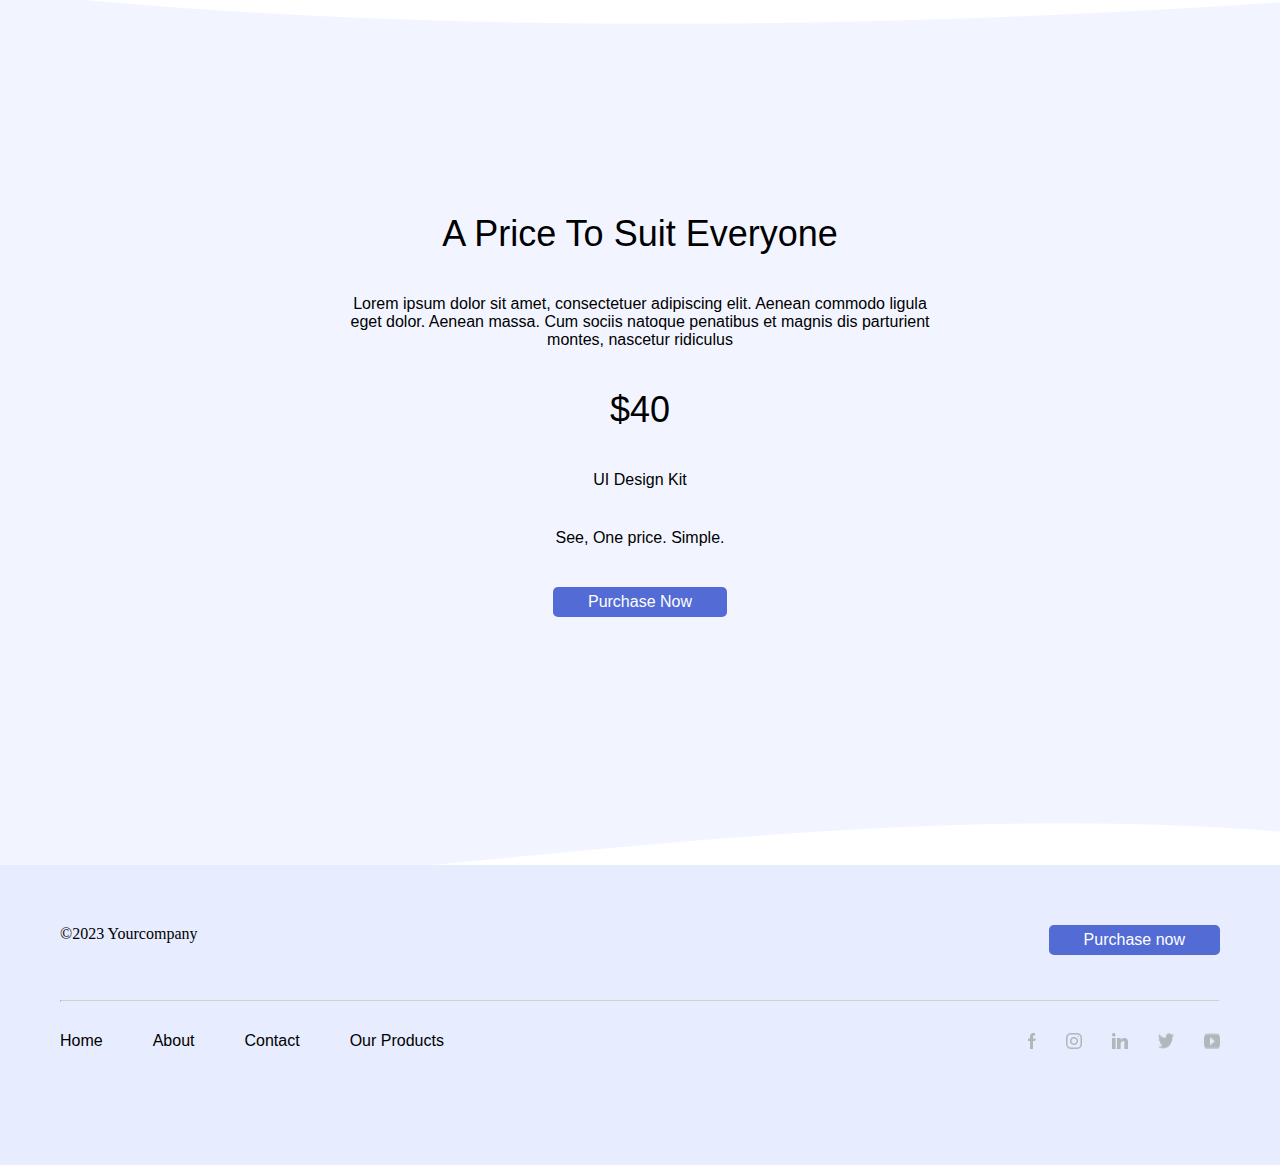
==== commit 4a1c03d2: "bonus completed" ====
--- a/index.html
+++ b/index.html
@@ -13,6 +13,7 @@
                 <li class="nav_item"><a href="pages/about.html">About</a></li>
                 <li class="nav_item"><a href="pages/contact.html">Contact</a></li>
                 <li class="nav_item"><a href="pages/products.html">Our Products</a></li>
+                <li class="nav_item"><a href="pages/error404.html">Error 404</a></li>
 
                 
             </ul>
@@ -32,11 +33,13 @@
 
     </header>
     <section class="main_page">
-        <img src="assets/main_homev2.svg" class="main_image" id="main_image" alt="">
-        <div class="content_side">
+        <div class="main_right">
+            <img src="assets/main_homev2.svg"  id="main_image" alt="">
+        </div>
+        <div class="main_left">
             <div class="content_top">
                 <h1 class="main_title">Introduce Your Product <br> Quickly & Effectively</h1>
-                <p class="p_about">Lorem ipsum dolor sit amet, consectetuer adipiscing elit. Aenean commodo ligula eget dolor <br> Aenean massa. Cum sociis natoque penatibus et magnis dis parturient montes, nascetur <br> ridiculus 
+                <p class="p_about">Lorem ipsum dolor sit amet, consectetuer adipiscing elit. Aenean commodo ligula eget dolor  Aenean massa. Cum sociis natoque penatibus et magnis dis parturient montes, nascetur <br> ridiculus 
                     mus. Donec quam felis, ultricies nec, pellentesque eu, pretium quis, sem. Nulla consequat massa quis enim.</p>
             </div>
             <div class="btns">
@@ -47,7 +50,7 @@
 
     </section>
     <section class="main_page2">
-        <div class="content_side">
+        <div class="content_side2">
             <div class="content_top">
                 <h1 class="main_title">Light, Fast & Powerful</h1>
                 <p class="p_about">Lorem ipsum dolor sit amet, consectetuer adipiscing elit. Aenean commodo ligula eget dolor <br> Aenean massa. Cum sociis natoque penatibus et magnis dis parturient montes, nascetur <br> ridiculus 
@@ -71,7 +74,9 @@
             
             
         </div>
+       <div class="maine_page2_pic">
         <img src="assets/main2.svg" class="main2img" alt="">
+       </div>
 
     </section>
     <section class="second_page white-background">
--- a/style.css
+++ b/style.css
@@ -1,3 +1,6 @@
+@import url('https://fonts.googleapis.com/css2?family=Pacifico&display=swap');
+
+
 :root{
   --primarycolor : white;
   --secondarycolor : black ;
@@ -97,6 +100,9 @@
     cursor: pointer;
     border-radius: 5px;
 }
+button:hover{
+  background-color: #3e51a4;
+}
 
 .moon{
   width: 40px;
@@ -123,23 +129,41 @@
     padding: 0 80px;
 }
 .second_page{
-    display: flex;
+    display: grid;
+    grid-template-columns: repeat(2,1fr);
+    grid-template-rows: 1fr;
     justify-content: space-around;
     align-items: center;
     height: 80vh;
-    padding: 0 80px;
+    padding: 0 120px;
     background-color: var(--thirthcolor);
+}
+
+.second_left{
+  grid-column: 1/2;
+  grid-row: 1;
+  display: flex;
+  flex-direction: column;
+  justify-content: center;
+  align-items: flex-start;
+}
+.second_right{
+  grid-column: 2/3;
+  grid-row: 1;
+  display: flex;
+  justify-content: center;
+  align-items: flex-start;
 }
 .tirth_page{
     height: 100vh;
-    display: flex;
-    justify-content: space-between;
-    align-items: center;
+    width: 100%;
+    display: grid;
+    grid-template-columns: repeat(3, 1fr);
+    gap: 70px;
 }
 
 .right_section{
   grid-column: 2/3;
-
     display: flex;
     justify-content: center; 
     align-items: center;
@@ -166,6 +190,20 @@
     font-weight: normal;
     font-size: 36px; 
 }
+
+
+.fourth_page{
+  display: grid;
+  grid-template-columns: repeat(2,1fr);
+  grid-template-rows: 1fr;
+  justify-content: space-around;
+  align-items: center;
+  height: 80vh;
+  padding: 0 120px;
+  background-color: var(--thirthcolor);
+  
+}
+
 p{
     font-size: 16px;
     text-align: start;
@@ -178,6 +216,9 @@
     text-align: start;
     max-width: 90%;
 }
+.p_boXes{
+  text-align: start;
+}
  .row{
   display: flex;
   justify-content: flex-start;
@@ -198,12 +239,7 @@
 
  }
 
- .second_left{
-    max-width: 40%;
- }
- .second_right{
-    max-width: 60%;
- }
+
  
 
 .title_about{
@@ -211,8 +247,8 @@
  }
 
  .image_section{
-    width: 35%;
-    height: 100%;
+  grid-column: 1/2;
+  height: 100%;
  }
 
  .about2_image{
@@ -221,23 +257,22 @@
  }
 
  .content_section{
-    width: 65%;
-    height: 100%;
-    display: flex;
-    align-items: flex-start;
-    margin: 70px;
-    justify-content: center;
-    flex-direction: column;
-   
- }
+    grid-column: 2/4;
+    height: 100vh;
+    width: 100%;
+    display: flex;
+    justify-content: center;
+    flex-direction: column;
+    gap: 40px;
+
+ }
+
  
  .boxes2{
-    padding-top: 35px;
-    padding-left: 20px;
-    padding-bottom: 20px;
-    display: flex;
-    justify-items: flex-start;
-    flex-wrap: wrap;
+  display: grid;
+  grid-template-columns: repeat(2,1fr);
+  grid-template-rows: repeat(2,1fr);
+  gap: 40px;
  }
  .about2_title{
     margin-bottom: 20px;
@@ -283,34 +318,53 @@
  
 
 .main_page{
-  background-color: var(--primarycolor);
-    height: 90vh;
-    width: 100%;
-    display: flex;
-    justify-content: space-between;
-    overflow: hidden;
-}
-
-.main_image{
-    z-index: 0;
-    height: 80vh;
-    width: 100%;
-    position: absolute;
-    left: 0;
-   
-    margin-left: 250px;
-       
-}
-
-.content_side{
+height: 90vh;
+width: 100%;
+display: grid;
+grid-template-columns: repeat(2, 1fr);
+grid-template-rows: 1fr;
+}
+.main_right{
+  grid-column: 2/3;
+  grid-row: 1;
+  display: flex;
+  justify-content: center;
+  align-items: center;
+}
+
+.main_right img{
+  height: 80vh;
+  width: 100%;
+}
+
+.main_left{
+  padding-left: 100px;
+  grid-column: 1/2;
+  grid-row: 1;
+  display: flex;
+  flex-direction: column;
+  justify-content: center;
+  align-items: flex-start;
+  gap:60px;
+}
+
+
+
+.content_side2{
     z-index: 3;
-    max-width: 50%;
+    grid-column: 1/2;
     display: flex;
     flex-direction: column;
     justify-content: center;
     align-items: flex-start;
-    gap: 50px;
     padding-left: 150px;
+}
+
+.maine_page2_pic{
+  grid-column: 2/3;
+  display: flex;
+  justify-content: center;
+  align-items: center;
 }
 
 .btn2{
@@ -339,16 +393,15 @@
 .btns{
     display: flex;
     align-items: center;
+    justify-content: center;
 }
 
 .main_page2{
   background-color: var(--primarycolor);
     height: 90vh;
     width: 100%;
-    display: flex;
-    justify-content: space-between;
-    align-items: center;
-    overflow: hidden;
+    display: grid;
+    grid-template-columns: repeat(2,1fr);
 }
 
 
@@ -614,6 +667,52 @@
 }
 
 
+
+.error{
+  height: 90vh;
+  width: 80%;
+  margin: auto;
+  display: grid;
+  grid-template-columns: repeat(2,1fr);
+  grid-template-rows: 1;
+}
+
+.error_img{
+  grid-column: 1/2;
+  display: flex;
+  justify-content: center;
+  align-items: center;
+}
+
+.error_img img{
+height: auto;
+width: 60%;
+}
+.error_content{
+  grid-column: 2/3;
+  display: flex;
+  flex-direction: column;
+  justify-content: center;
+  align-items: center;
+  gap: 20px;
+}
+.errorh1{
+font-size: 180px;
+color: #37488D;
+font-family: 'Pacifico', cursive;
+}
+.errorp{
+  color: #37488D;
+}
+.errorh3{
+  font-size: 40px;
+}
+.errorbutton{
+  padding: 10px 62px;
+  border-radius: 24px;
+  background-color: #37488D;
+}
+
 /* Media Queries for Responsiveness */
 @media (max-width: 1300px) {
   .parent {
@@ -810,6 +909,195 @@
 }
 
 
+
+@media (max-width: 1200px){
+  .about{
+    margin-top: 40px;
+    display: grid;
+    grid-template-columns: 1fr;
+    grid-template-rows: repeat(2,1fr);
+    height: 160vh;
+    margin-left: 0;
+
+
+}
+.right_section{
+  grid-column: 1/2;
+  grid-row: 2/3;
+    display: flex;
+    justify-content: center; 
+    align-items: center;
+}
+.main_pic {
+  width:  auto;
+  height: 50vh ;
+  object-fit: cover;
+}
+
+.left_section{
+    grid-column: 1/2;
+    grid-row: 1/2;
+    display: flex;
+    flex-direction: column;
+    justify-content: flex-start;
+    align-items: flex-start;
+
+}
+.boxes{
+  margin: auto;
+}
+
+
+.second_page{
+  display: grid;
+  grid-template-columns: 1fr;
+  grid-template-rows:repeat(2,1fr);
+  justify-content: space-around;
+  align-items: center;
+  height: 110vh;
+  background-color: var(--thirthcolor);
+}
+
+
+.second_left{
+  grid-column: 1/2;
+  grid-row: 1/2;
+  display: flex;
+  flex-direction: column;
+  justify-content: center;
+  align-items: center;
+}
+.second_right{
+  grid-column: 1/2;
+  grid-row: 2/3;
+  display: flex;
+  justify-content: center;
+  align-items: center;
+}
+
+.tirth_page{
+  height: 200vh;
+  width: 100%;
+  display: grid;
+  grid-template-columns: repeat(2, 1fr);
+  gap: 70px;
+}
+
+.image_section{
+  grid-column: 1/3;
+  display: flex;
+  justify-content: center;
+  align-items: center;
+ }
+
+ .about2_image{
+    max-height: 70vh;
+    width: 60vw;
+
+ }
+
+ .content_section{
+    grid-column: 1/3;
+    height: 100vh;
+    width: 100%;
+    display: flex;
+  align-items: center;
+    justify-content: center;
+    flex-direction: column;
+
+ }
+ .boxes2{
+ margin: auto;
+}
+
+.fourth_page{
+  display: grid;
+  grid-template-columns: 1fr;
+  grid-template-rows:repeat(2,1fr);
+  justify-content: space-around;
+  align-items: center;
+  height: 110vh;
+  background-color: var(--thirthcolor);
+}
+
+.fourth_page_left{
+  grid-column: 1/2;
+  grid-row: 1/2;
+  display: flex;
+  flex-direction: column;
+  justify-content: center;
+  align-items: center;
+}
+.fourth_page_right{
+  grid-column: 1/2;
+  grid-row: 2/3;
+  display: flex;
+  flex-direction: column;
+  justify-content: center;
+  align-items: center;
+}
+
+.main_page{
+  height: 160vh;
+  width: 100%;
+  display: grid;
+  grid-template-columns: repeat(1, 1fr);
+  grid-template-rows: repeat(2,1fr);
+  }
+  .main_right{
+    grid-column: 1/2;
+    grid-row: 2/3;
+    display: flex;
+    justify-content: flex-start;
+    align-items: center;
+  }
+  
+  .main_right img{
+    height: 60vh;
+    width: 100%;
+    margin-right: 60px;
+ 
+  }
+  
+  .main_left{
+    grid-column: 1/2;
+    grid-row: 1/2;
+    display: flex;
+    flex-direction: column;
+    justify-content: center;
+    align-items: center;
+    gap:60px;
+  }
+
+  .main_page2{
+    background-color: var(--primarycolor);
+      height: 160vh;
+      width: 100%;
+      display: grid;
+      grid-template-columns: 1fr;
+      grid-template-rows: repeat(2,1fr);
+  }
+  .content_side2{
+    grid-column: 1/2;
+    grid-row: 1/2;
+    display: flex;
+    flex-direction: column;
+    justify-content: flex-start;
+    align-items: flex-start;
+    margin-right: 60px;
+
+}
+
+.maine_page2_pic{
+  grid-column: 1/2;
+  grid-row: 2/3;
+  display: flex;
+  justify-content: flex-start;
+  align-items: flex-start;
+}
+
+
+}
   
   
  
